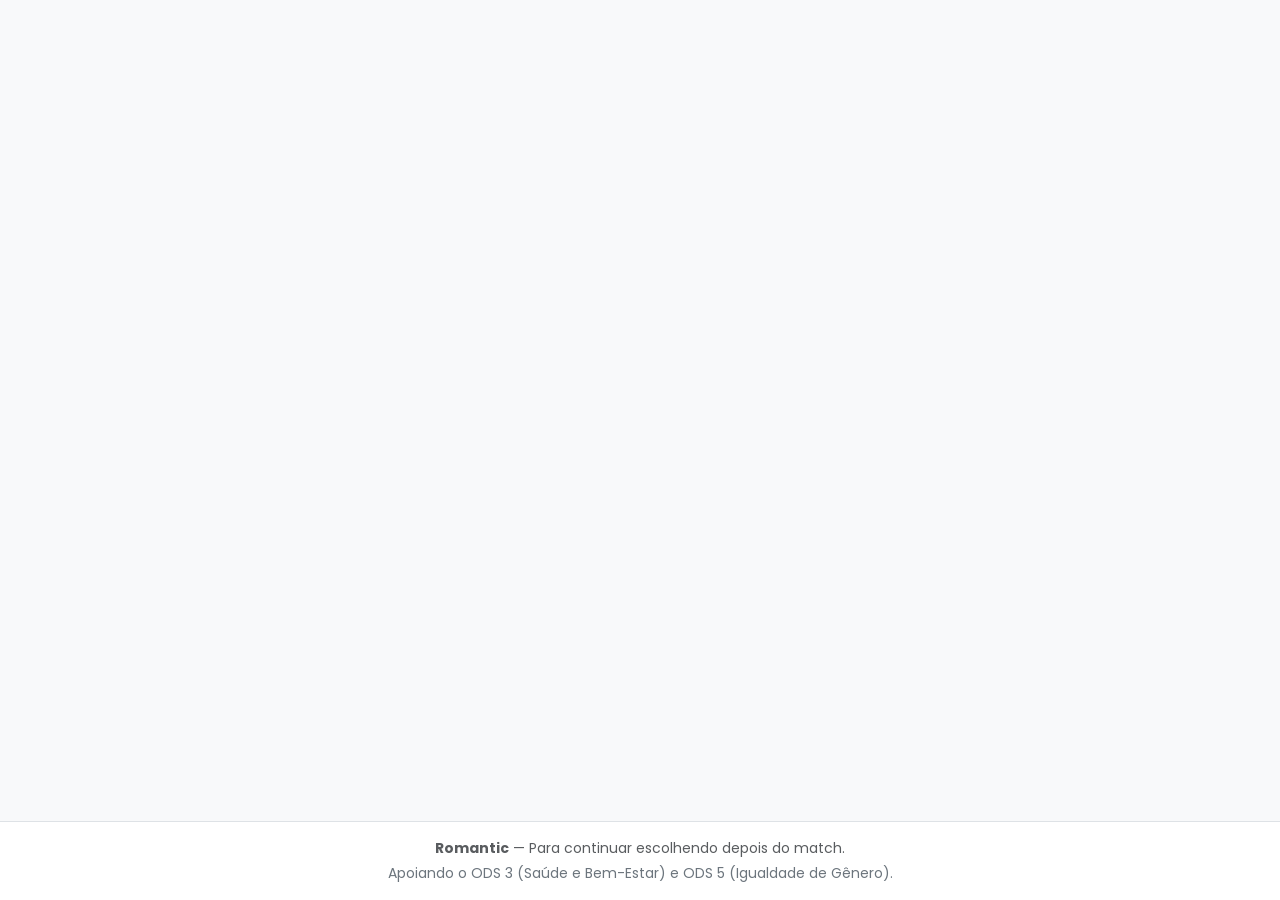
==== index.html @ 13e63875 "Estrutura inicial: SPEC, CLAUDE.md e esqueleto" ====
<!DOCTYPE html>
<!--
  Arquivo: index.html
  Dono: Unidade 1 (Fundação / Apresentação)
  Contrato / Propósito:
  - Landing page pública do Romantic.
  - Apresenta a proposta de valor ("Para continuar escolhendo depois do match"), ODS 3 e ODS 5.
  - Links para login e cadastro.
  - Redireciona usuários já autenticados diretamente para o dashboard.
  - Utiliza Bootstrap 5.3 CDN, Poppins e Layout.montar({ paginaAtiva: 'home' }).
-->
<html lang="pt-BR">
<head>
  <meta charset="UTF-8">
  <meta name="viewport" content="width=device-width, initial-scale=1.0">
  <title>Romantic — Para continuar escolhendo depois do match</title>
  <!-- Google Fonts: Poppins -->
  <link rel="preconnect" href="https://fonts.googleapis.com">
  <link rel="preconnect" href="https://fonts.gstatic.com" crossorigin>
  <link href="https://fonts.googleapis.com/css2?family=Poppins:wght@300;400;500;600;700&display=swap" rel="stylesheet">
  <!-- Bootstrap 5.3 CSS -->
  <link href="https://cdn.jsdelivr.net/npm/bootstrap@5.3.3/dist/css/bootstrap.min.css" rel="stylesheet">
  <!-- Bootstrap Icons -->
  <link rel="stylesheet" href="https://cdn.jsdelivr.net/npm/bootstrap-icons@1.11.3/font/bootstrap-icons.min.css">
  <!-- CSS Base do Projeto -->
  <link rel="stylesheet" href="css/base.css">
</head>
<body class="d-flex flex-column min-vh-100 bg-light">

  <div id="app-header"></div>

  <main id="app-main" class="flex-grow-1">
    <!-- Conteúdo da landing page será implementado na Unidade 1 -->
  </main>

  <div id="app-footer"></div>

  <!-- Scripts -->
  <script src="https://cdn.jsdelivr.net/npm/bootstrap@5.3.3/dist/js/bootstrap.bundle.min.js"></script>
  <script src="js/storage.js"></script>
  <script src="js/auth.js"></script>
  <script src="js/layout.js"></script>
  <script>
    // Esqueleto inicial: se já autenticado, redireciona ao dashboard
    document.addEventListener('DOMContentLoaded', () => {
      if (typeof Layout !== 'undefined' && typeof Layout.montar === 'function') {
        Layout.montar({ paginaAtiva: 'home' });
      }
      if (typeof Auth !== 'undefined' && Auth.usuarioAtual && Auth.usuarioAtual()) {
        window.location.href = 'pages/dashboard.html';
      }
    });
  </script>
</body>
</html>
---- css/base.css ----
/**
 * Arquivo: css/base.css
 * Dono: Unidade 1 (Fundação e Identidade Visual)
 * Contrato / Propósito:
 * - Define variáveis de tema (paleta rosa #E91E63, #FCE4EC, #212121, #757575, #FFFFFF).
 * - Define tipografia global (Poppins), cantos arredondados (12px/16px) e sombras suaves.
 * - Garante contraste acessível (WCAG 2.1 AA) e anel de foco visível.
 * - Componentes transversais: botões estilizados, navbar, rodapé e cards padrão.
 */

:root {
  --rmt-primary: #E91E63;
  --rmt-primary-dark: #C2185B;
  --rmt-primary-light: #FCE4EC;
  --rmt-text-primary: #212121;
  --rmt-text-secondary: #616161;
  --rmt-bg: #FAFAFA;
  --rmt-white: #FFFFFF;
  --rmt-success: #2E7D32;
  --rmt-warning: #F57C00;
  --rmt-radius-sm: 8px;
  --rmt-radius: 14px;
  --rmt-radius-lg: 20px;
  --rmt-shadow-sm: 0 2px 8px rgba(0, 0, 0, 0.05);
  --rmt-shadow: 0 6px 18px rgba(233, 30, 99, 0.08);
  --rmt-shadow-hover: 0 10px 25px rgba(233, 30, 99, 0.15);
}

body {
  font-family: 'Poppins', -apple-system, BlinkMacSystemFont, 'Segoe UI', Roboto, sans-serif;
  color: var(--rmt-text-primary);
  background-color: var(--rmt-bg);
  -webkit-font-smoothing: antialiased;
}

/* Indicador de foco acessível (WCAG 2.1 AA) */
a:focus-visible,
button:focus-visible,
input:focus-visible,
select:focus-visible,
textarea:focus-visible {
  outline: 3px solid var(--rmt-primary);
  outline-offset: 2px;
}

/* Estilos de Botões */
.btn-romantic {
  background-color: var(--rmt-primary);
  border-color: var(--rmt-primary);
  color: var(--rmt-white);
  border-radius: var(--rmt-radius);
  font-weight: 500;
  padding: 0.6rem 1.4rem;
  transition: all 0.2s ease-in-out;
}

.btn-romantic:hover,
.btn-romantic:focus {
  background-color: var(--rmt-primary-dark);
  border-color: var(--rmt-primary-dark);
  color: var(--rmt-white);
  box-shadow: var(--rmt-shadow);
  transform: translateY(-1px);
}

.btn-romantic-outline {
  background-color: transparent;
  border: 2px solid var(--rmt-primary);
  color: var(--rmt-primary);
  border-radius: var(--rmt-radius);
  font-weight: 500;
  padding: 0.55rem 1.35rem;
  transition: all 0.2s ease-in-out;
}

.btn-romantic-outline:hover,
.btn-romantic-outline:focus {
  background-color: var(--rmt-primary);
  color: var(--rmt-white);
}

/* Cards Padrão */
.card-romantic {
  background-color: var(--rmt-white);
  border: 1px solid rgba(233, 30, 99, 0.12);
  border-radius: var(--rmt-radius);
  box-shadow: var(--rmt-shadow);
  transition: transform 0.2s ease, box-shadow 0.2s ease;
}

.card-romantic:hover {
  box-shadow: var(--rmt-shadow-hover);
}
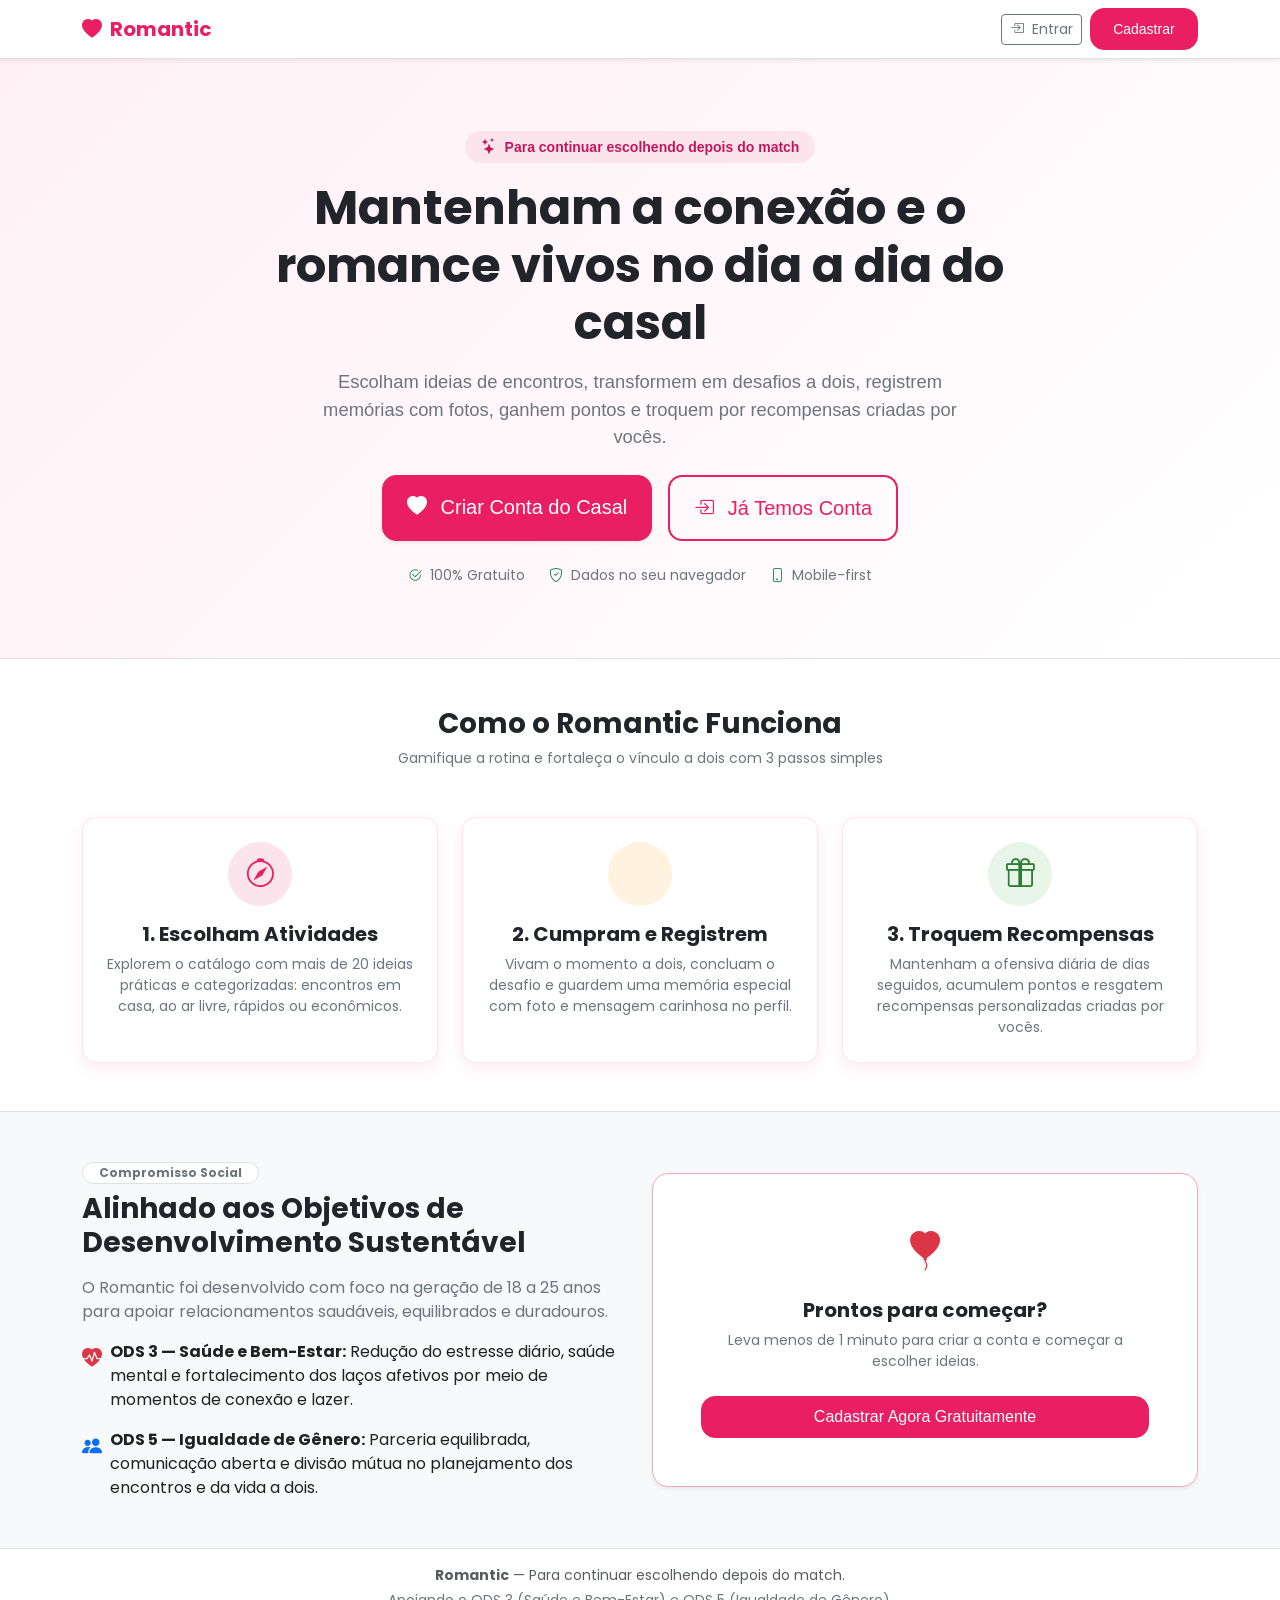
==== commit adfacd1c: "feat(u2): Catálogo de ideias e dashboard (Refs #2)" ====
--- a/index.html
+++ b/index.html
@@ -1,13 +1,15 @@
+<!-- index.html -->
 <!DOCTYPE html>
 <!--
   Arquivo: index.html
-  Dono: Unidade 1 (Fundação / Apresentação)
-  Contrato / Propósito:
+  Dono: Unidade 1 (Fundação e Landing Page Pública)
+  
+  Contrato / Requisitos:
   - Landing page pública do Romantic.
   - Apresenta a proposta de valor ("Para continuar escolhendo depois do match"), ODS 3 e ODS 5.
-  - Links para login e cadastro.
+  - Acesso direto a login e cadastro.
   - Redireciona usuários já autenticados diretamente para o dashboard.
-  - Utiliza Bootstrap 5.3 CDN, Poppins e Layout.montar({ paginaAtiva: 'home' }).
+  - Visual mobile-first, paleta rosa (#E91E63), Poppins e componentes acessíveis.
 -->
 <html lang="pt-BR">
 <head>
@@ -27,13 +29,169 @@
 </head>
 <body class="d-flex flex-column min-vh-100 bg-light">
 
-  <div id="app-header"></div>
+  <!-- Barra de Navegação Superior Pública -->
+  <header class="navbar navbar-expand-lg navbar-light bg-white border-bottom shadow-sm sticky-top">
+    <div class="container">
+      <a class="navbar-brand fw-bold text-danger d-flex align-items-center gap-2" href="index.html" style="color: #E91E63 !important;">
+        <i class="bi-heart-fill"></i> Romantic
+      </a>
+      <div class="d-flex align-items-center gap-2">
+        <a href="pages/login.html" class="btn btn-sm btn-outline-secondary">
+          <i class="bi-box-arrow-in-right me-1"></i> Entrar
+        </a>
+        <a href="pages/cadastro.html" class="btn btn-sm btn-romantic">
+          Cadastrar
+        </a>
+      </div>
+    </div>
+  </header>
 
   <main id="app-main" class="flex-grow-1">
-    <!-- Conteúdo da landing page será implementado na Unidade 1 -->
+
+    <!-- Seção Hero Principal -->
+    <section class="py-5 py-md-6" style="background: linear-gradient(135deg, #FFF0F5 0%, #FFFFFF 100%);">
+      <div class="container text-center py-4">
+        
+        <div class="d-inline-flex align-items-center gap-2 px-3 py-1 rounded-pill mb-3" style="background-color: #FCE4EC; color: #C2185B;">
+          <i class="bi-stars" aria-hidden="true"></i>
+          <span class="small fw-semibold">Para continuar escolhendo depois do match</span>
+        </div>
+
+        <h1 class="display-5 fw-bold text-dark mb-3 mx-auto" style="max-width: 760px;">
+          Mantenham a conexão e o romance vivos no dia a dia do casal
+        </h1>
+
+        <p class="lead text-secondary mb-4 mx-auto" style="max-width: 640px; font-size: 1.15rem;">
+          Escolham ideias de encontros, transformem em desafios a dois, registrem memórias com fotos, ganhem pontos e troquem por recompensas criadas por vocês.
+        </p>
+
+        <div class="d-flex flex-column flex-sm-row justify-content-center gap-3 mb-4">
+          <a href="pages/cadastro.html" class="btn btn-romantic btn-lg px-4 py-3 shadow-sm">
+            <i class="bi-heart-fill me-2" aria-hidden="true"></i> Criar Conta do Casal
+          </a>
+          <a href="pages/login.html" class="btn btn-romantic-outline btn-lg px-4 py-3">
+            <i class="bi-box-arrow-in-right me-2" aria-hidden="true"></i> Já Temos Conta
+          </a>
+        </div>
+
+        <div class="d-flex justify-content-center align-items-center gap-4 text-secondary small">
+          <span><i class="bi-check2-circle text-success me-1"></i> 100% Gratuito</span>
+          <span><i class="bi-shield-check text-success me-1"></i> Dados no seu navegador</span>
+          <span><i class="bi-phone text-success me-1"></i> Mobile-first</span>
+        </div>
+
+      </div>
+    </section>
+
+    <!-- Seção: Como Funciona (3 Passos) -->
+    <section class="py-5 bg-white border-top border-bottom" aria-labelledby="titulo-como-funciona">
+      <div class="container">
+        
+        <div class="text-center mb-5">
+          <h2 class="h3 fw-bold text-dark mb-2" id="titulo-como-funciona">Como o Romantic Funciona</h2>
+          <p class="text-secondary small">Gamifique a rotina e fortaleça o vínculo a dois com 3 passos simples</p>
+        </div>
+
+        <div class="row g-4">
+          
+          <!-- Passo 1 -->
+          <div class="col-12 col-md-4">
+            <div class="card card-romantic p-4 h-100 text-center">
+              <div class="rounded-circle mx-auto d-flex align-items-center justify-content-center mb-3" 
+                   style="width: 64px; height: 64px; background-color: #FCE4EC; color: #E91E63; font-size: 1.8rem;" aria-hidden="true">
+                <i class="bi-compass"></i>
+              </div>
+              <h3 class="h5 fw-bold text-dark mb-2">1. Escolham Atividades</h3>
+              <p class="text-secondary small mb-0">
+                Explorem o catálogo com mais de 20 ideias práticas e categorizadas: encontros em casa, ao ar livre, rápidos ou econômicos.
+              </p>
+            </div>
+          </div>
+
+          <!-- Passo 2 -->
+          <div class="col-12 col-md-4">
+            <div class="card card-romantic p-4 h-100 text-center">
+              <div class="rounded-circle mx-auto d-flex align-items-center justify-content-center mb-3" 
+                   style="width: 64px; height: 64px; background-color: #FFF3E0; color: #E65100; font-size: 1.8rem;" aria-hidden="true">
+                <i class="bi-camera-heart"></i>
+              </div>
+              <h3 class="h5 fw-bold text-dark mb-2">2. Cumpram e Registrem</h3>
+              <p class="text-secondary small mb-0">
+                Vivam o momento a dois, concluam o desafio e guardem uma memória especial com foto e mensagem carinhosa no perfil.
+              </p>
+            </div>
+          </div>
+
+          <!-- Passo 3 -->
+          <div class="col-12 col-md-4">
+            <div class="card card-romantic p-4 h-100 text-center">
+              <div class="rounded-circle mx-auto d-flex align-items-center justify-content-center mb-3" 
+                   style="width: 64px; height: 64px; background-color: #E8F5E9; color: #2E7D32; font-size: 1.8rem;" aria-hidden="true">
+                <i class="bi-gift"></i>
+              </div>
+              <h3 class="h5 fw-bold text-dark mb-2">3. Troquem Recompensas</h3>
+              <p class="text-secondary small mb-0">
+                Mantenham a ofensiva diária de dias seguidos, acumulem pontos e resgatem recompensas personalizadas criadas por vocês.
+              </p>
+            </div>
+          </div>
+
+        </div>
+
+      </div>
+    </section>
+
+    <!-- Seção: Alinhamento com os ODS da ONU -->
+    <section class="py-5 bg-light" aria-labelledby="titulo-ods">
+      <div class="container">
+        
+        <div class="row align-items-center g-4">
+          <div class="col-12 col-md-6">
+            <span class="badge bg-white text-secondary border px-3 py-1 rounded-pill small mb-2">Compromisso Social</span>
+            <h2 class="h3 fw-bold text-dark mb-3" id="titulo-ods">Alinhado aos Objetivos de Desenvolvimento Sustentável</h2>
+            <p class="text-secondary mb-3">
+              O Romantic foi desenvolvido com foco na geração de 18 a 25 anos para apoiar relacionamentos saudáveis, equilibrados e duradouros.
+            </p>
+            <ul class="list-unstyled mb-0 d-flex flex-column gap-3">
+              <li class="d-flex align-items-start gap-2">
+                <i class="bi-heart-pulse-fill text-danger fs-5 mt-1" aria-hidden="true"></i>
+                <div>
+                  <strong>ODS 3 — Saúde e Bem-Estar:</strong> Redução do estresse diário, saúde mental e fortalecimento dos laços afetivos por meio de momentos de conexão e lazer.
+                </div>
+              </li>
+              <li class="d-flex align-items-start gap-2">
+                <i class="bi-people-fill text-primary fs-5 mt-1" aria-hidden="true"></i>
+                <div>
+                  <strong>ODS 5 — Igualdade de Gênero:</strong> Parceria equilibrada, comunicação aberta e divisão mútua no planejamento dos encontros e da vida a dois.
+                </div>
+              </li>
+            </ul>
+          </div>
+
+          <div class="col-12 col-md-6 text-center">
+            <div class="p-4 p-md-5 bg-white rounded-4 shadow-sm border border-danger-subtle">
+              <i class="bi-balloon-heart-fill fs-1 text-danger mb-3 d-block" aria-hidden="true"></i>
+              <h3 class="h5 fw-bold text-dark mb-2">Prontos para começar?</h3>
+              <p class="text-secondary small mb-4">Leva menos de 1 minuto para criar a conta e começar a escolher ideias.</p>
+              <a href="pages/cadastro.html" class="btn btn-romantic w-100 py-2">
+                Cadastrar Agora Gratuitamente
+              </a>
+            </div>
+          </div>
+        </div>
+
+      </div>
+    </section>
+
   </main>
 
-  <div id="app-footer"></div>
+  <!-- Rodapé Padronizado -->
+  <footer class="py-3 bg-white border-top text-center text-muted small">
+    <div class="container">
+      <p class="mb-1"><strong>Romantic</strong> — Para continuar escolhendo depois do match.</p>
+      <p class="mb-0 text-secondary">Apoiando o ODS 3 (Saúde e Bem-Estar) e ODS 5 (Igualdade de Gênero).</p>
+    </div>
+  </footer>
 
   <!-- Scripts -->
   <script src="https://cdn.jsdelivr.net/npm/bootstrap@5.3.3/dist/js/bootstrap.bundle.min.js"></script>
@@ -41,11 +199,8 @@
   <script src="js/auth.js"></script>
   <script src="js/layout.js"></script>
   <script>
-    // Esqueleto inicial: se já autenticado, redireciona ao dashboard
     document.addEventListener('DOMContentLoaded', () => {
-      if (typeof Layout !== 'undefined' && typeof Layout.montar === 'function') {
-        Layout.montar({ paginaAtiva: 'home' });
-      }
+      // Se já houver usuário autenticado, redireciona ao dashboard
       if (typeof Auth !== 'undefined' && Auth.usuarioAtual && Auth.usuarioAtual()) {
         window.location.href = 'pages/dashboard.html';
       }
